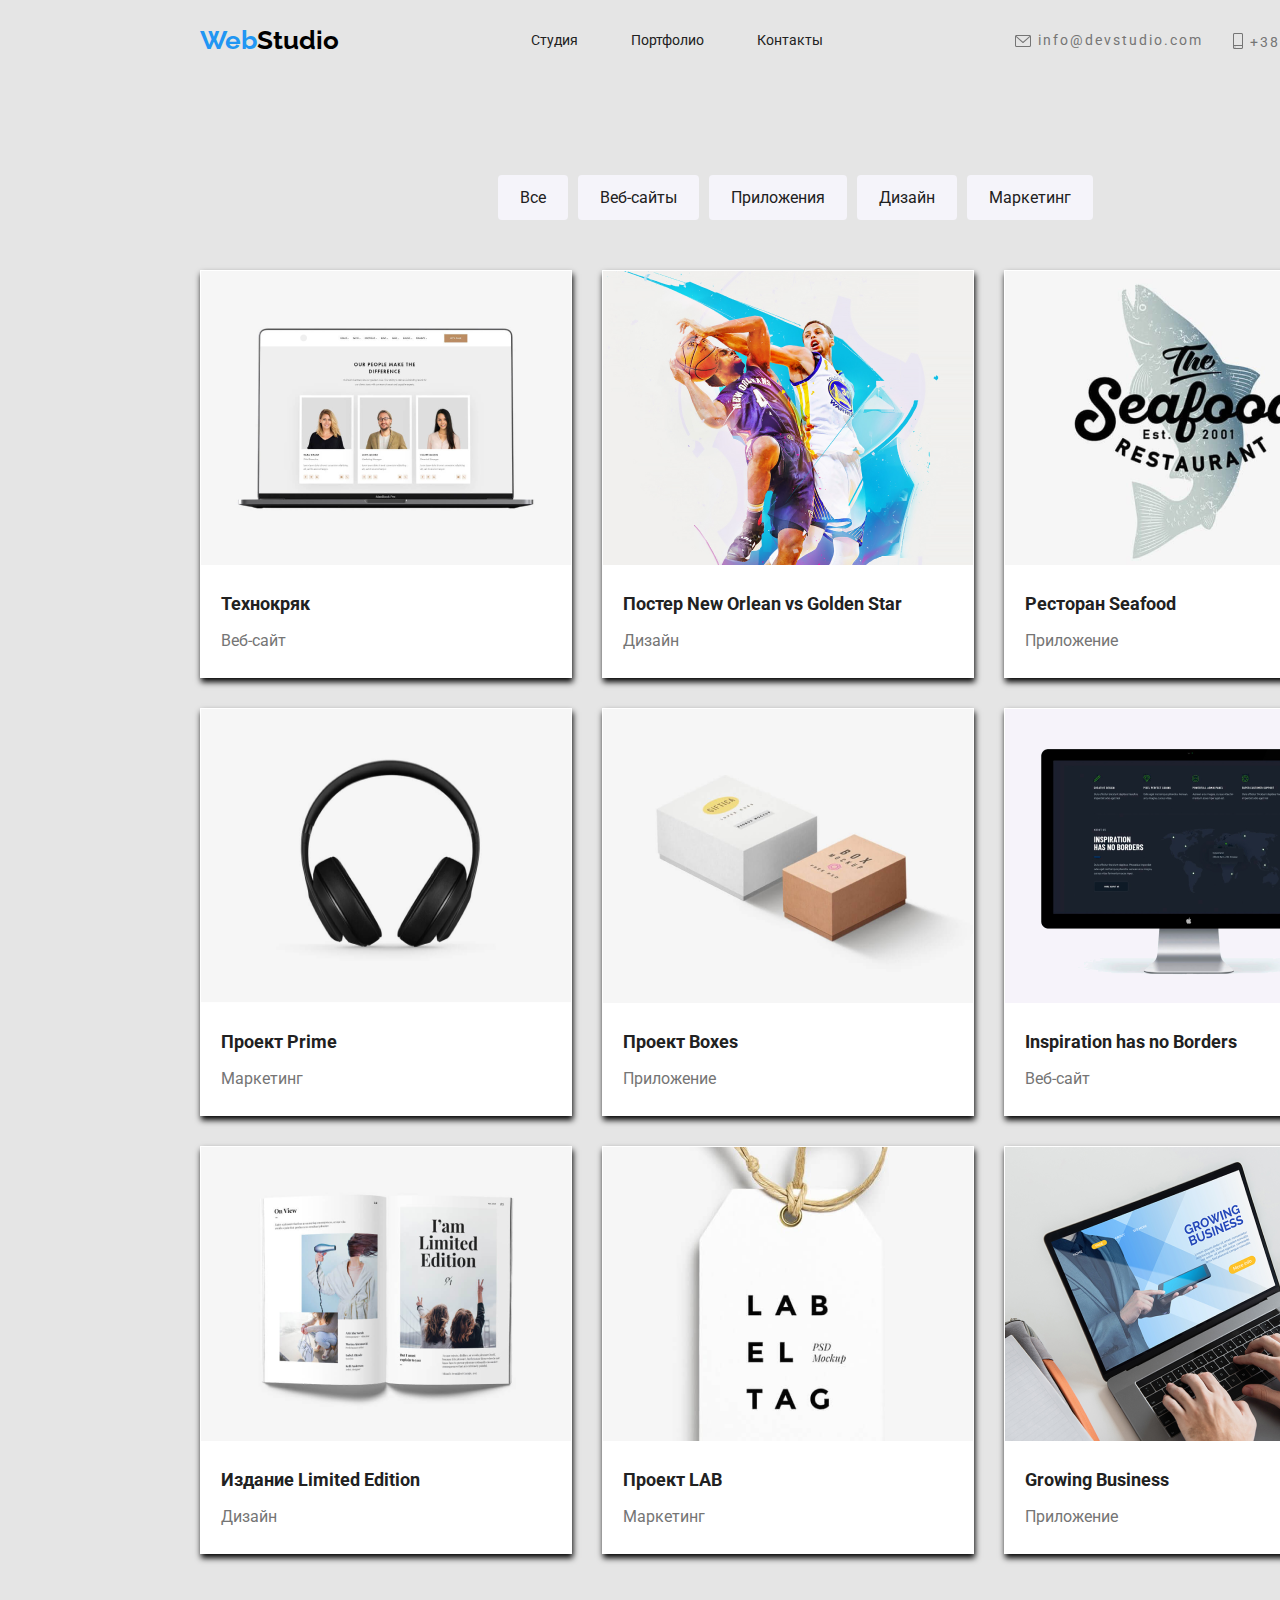
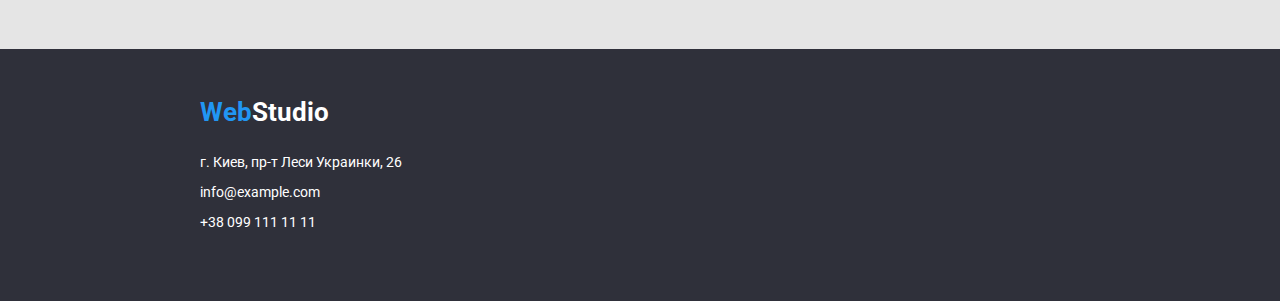
==== portfolio.html @ 896c4111 "webstudio" ====
<!DOCTYPE html>
<html lang="en">
<head>
    <meta charset="UTF-8">
    <meta name="viewport" content="width=device-width, initial-scale=1.0">
    <link rel="stylesheet" href="/css/portfolio.css">
    <title>Portfolio</title>
</head>
<body>
    <header class="header container">
        <div class="header__logo">
            <span>Web</span>Studio
        </div>
        <div class="header__menu">
            <nav class="menu__list menu__list_margin">
                <a href="./index.html">Студия</a>
                <a href="./portfolio.html">Портфолио</a>
                <a href="">Контакты</a>
            </nav>
        </div>
        <div class="header__contacts">
            <div class="header__contacts--style">
                <a class="mail" href="">info@devstudio.com</a>
            </div>    
            <div class="header__contacts--style">
                <a class="phone" href="">+38 096 111 11 11</a>
            </div>               
        </div>              
    </header>
    <main>
        <div class="container">
            <section>
               
            </section>
            <section>
                <div class="filter__menu">
                    <ul class="filter__menu--list">
                        <li class="filter__menu--item">
                            <button type="button" class="filter__menu--button">Все</button>
                        </li>
                        <li class="filter__menu--item">
                            <button type="button" class="filter__menu--button">Веб-сайты</button>
                        </li>
                        <li class="filter__menu--item">
                            <button type="button" class="filter__menu--button">Приложения</button>
                        </li>
                        <li class="filter__menu--item">
                            <button type="button" class="filter__menu--button">Дизайн</button>
                        </li>
                        <li class="filter__menu--item">
                            <button type="button" class="filter__menu--button">Маркетинг</button>
                        </li>
                    </ul>
                </div>
                <div class="filter__group">
                    <ul class="filter__group--list">
                        <li class="filter__group--item">
                            <img src="./img/filter1.png" alt="">
                            <p class="filter__group--item__title">Технокряк</p>
                            <p class="filter__group--item__project">Веб-сайт</p>
                        </li>
                        <li class="filter__group--item">
                            <img src="./img/filter2.png" alt="">
                            <p class="filter__group--item__title">Постер New Orlean vs Golden Star</p>
                            <p class="filter__group--item__project">Дизайн</p>
                        </li>
                        <li class="filter__group--item">
                            <img src="./img/filter3.png" alt="">
                            <p class="filter__group--item__title">Ресторан Seafood</p>
                            <p class="filter__group--item__project">Приложение</p>
                        </li>
                        <li class="filter__group--item">
                            <img src="./img/filter4.png" alt="">
                            <p class="filter__group--item__title">Проект Prime</p>
                            <p class="filter__group--item__project">Маркетинг</p>
                        </li>
                        <li class="filter__group--item">
                            <img src="./img/filter5.png" alt="">
                            <p class="filter__group--item__title">Проект Boxes</p>
                            <p class="filter__group--item__project">Приложение</p>
                        </li>
                        <li class="filter__group--item">
                            <img src="./img/filter6.png" alt="">
                            <p class="filter__group--item__title">Inspiration has no Borders</p>
                            <p class="filter__group--item__project">Веб-сайт</p>
                        </li>
                        <li class="filter__group--item">
                            <img src="./img/filter7.png" alt="">
                            <p class="filter__group--item__title">Издание Limited Edition</p>
                            <p class="filter__group--item__project">Дизайн</p>
                        </li>
                        <li class="filter__group--item">
                            <img src="./img/filter8.png" alt="">
                            <p class="filter__group--item__title">Проект LAB</p>
                            <p class="filter__group--item__project">Маркетинг</p>
                        </li>
                        <li class="filter__group--item">
                            <img src="./img/filter9.png" alt="">
                            <p class="filter__group--item__title">Growing Business</p>
                            <p class="filter__group--item__project">Приложение</p>
                        </li>
                    </ul>
                </div>
            </section>
        </div> 
    </main>
    <footer class="footer">
        <div class="container">
            <div class="footer__logo"><span>Web</span>Studio</div>
            <ul class="footer__addres--list">
                <li class="footer__addres--item">г. Киев, пр-т Леси Украинки, 26</li>
                <li class="footer__addres--item">info@example.com</li>
                <li class="footer__addres--item">+38 099 111 11 11</li>
            </ul>
        </div>
    </footer>
    
</body>
</html>
---- css/portfolio.css ----
@charset "UTF-8";
/*Обнуление*/
@import url("https://fonts.googleapis.com/css2?family=Raleway:ital,wght@0,100..900;1,100..900&family=Roboto:wght@400;500;700;900&display=swap");
* {
  padding: 0;
  margin: 0;
  border: 0;
}

*, *:before, *:after {
  box-sizing: border-box;
}

:focus, :active {
  outline: none;
}

a:focus, a:active {
  outline: none;
}

nav, footer, header, aside {
  display: block;
}

html, body {
  height: 100%;
  width: 100%;
  font-size: 100%;
  line-height: 1;
  font-size: 14px;
  -ms-text-size-adjust: 100%;
  -moz-text-size-adjust: 100%;
  -webkit-text-size-adjust: 100%;
}

input, button, textarea {
  font-family: inherit;
}

input::-ms-clear {
  display: none;
}

button {
  cursor: pointer;
}

button::-moz-focus-inner {
  padding: 0;
  border: 0;
}

a, a:visited {
  text-decoration: none;
}

a:hover {
  text-decoration: none;
}

ul li {
  list-style: none;
}

img {
  vertical-align: top;
}

h1, h2, h3, h4, h5, h6 {
  font-size: inherit;
  font-weight: inherit;
}

/*--------------------*/
body {
  width: 1600px;
  font-family: "Roboto";
  background-color: #E5E5E5;
}

.container {
  margin: 0px auto;
  width: 1200px;
}

.header {
  display: flex;
  align-items: center;
  height: 80px;
  justify-content: space-between;
}

.header__logo {
  font-size: 26px;
  font-weight: bold;
  font-family: "Raleway";
  color: #000000;
}

span {
  color: #2196F3;
}

.menu__list a {
  font-size: 14px;
  color: #212121;
  text-decoration: none;
}

.header a {
  margin-right: 50px;
}

.header a:last-child {
  margin-right: 0px;
}

.menu__list a:hover {
  color: #2196F3;
  cursor: pointer;
}

.header__contacts {
  display: flex;
  gap: 0 30px;
}

.header__contacts a {
  font-size: 14px;
  color: #757575;
  text-decoration: none;
  letter-spacing: 2px;
}

.header__contacts--style {
  display: flex;
  align-items: center;
}

.mail::before {
  content: url("../img/icon/envelope.svg");
  padding-right: 7px;
  position: relative;
  top: 2px;
}

.phone::before {
  content: url("../img/icon/smartphone.svg");
  padding-right: 7px;
  position: relative;
  top: 2px;
}

.header__contacts--style:hover {
  cursor: pointer;
}
.header__contacts--style:hover .phone {
  color: #2196F3;
}
.header__contacts--style:hover .phone::before {
  content: url("../img/icon/smartphone_blue.svg");
}
.header__contacts--style:hover .mail {
  color: #2196F3;
}
.header__contacts--style:hover .mail::before {
  content: url("../img/icon/envelope_blue.svg");
}

.filter__menu--list {
  margin: 95px 0 50px 0;
  display: flex;
  justify-content: center;
}

.filter__menu--item {
  display: inline-block;
  margin-right: 10px;
}

.filter__menu--button {
  padding: 13px 22px;
  background-color: #F5F4FA;
  color: #212121;
  font-size: 16px;
  border-radius: 4px;
}

.filter__menu--button:hover {
  background-color: #2196F3;
  color: #FFFFFF;
}

.filter__group--list {
  display: flex;
  flex-wrap: wrap;
  gap: 30px 30px;
  margin-bottom: 95px;
}

.filter__group--item__title {
  width: 370px;
}

.filter__group--item {
  background: #FFFFFF;
  border: 1px solid #FFFFFF;
  box-shadow: 0px 1px 1px #000000;
  box-shadow: 0px 4px 4px #000000;
  box-shadow: 1px 4px 6px #000000;
}

.filter__group--item img {
  width: 100%;
  height: 294px;
}

.filter__group--item__title {
  color: #212121;
  font-size: 18px;
  font-weight: bold;
  margin: 30px 0px 20px 0px;
  padding-left: 20px;
}

.filter__group--item__project {
  color: #757575;
  font-size: 16px;
  margin-bottom: 28px;
  padding-left: 20px;
}

.footer {
  background-color: #2F303A;
  height: 252px;
  justify-content: space-between;
}

.footer__logo {
  font-size: 26px;
  font-weight: bold;
  color: #FFFFFF;
  padding: 50px 0 30px 0;
}

.footer__addres--item {
  padding-bottom: 16px;
  color: #FFFFFF;
}

.footer__addres--item:last-child {
  padding-bottom: 0px;
}/*# sourceMappingURL=portfolio.css.map */
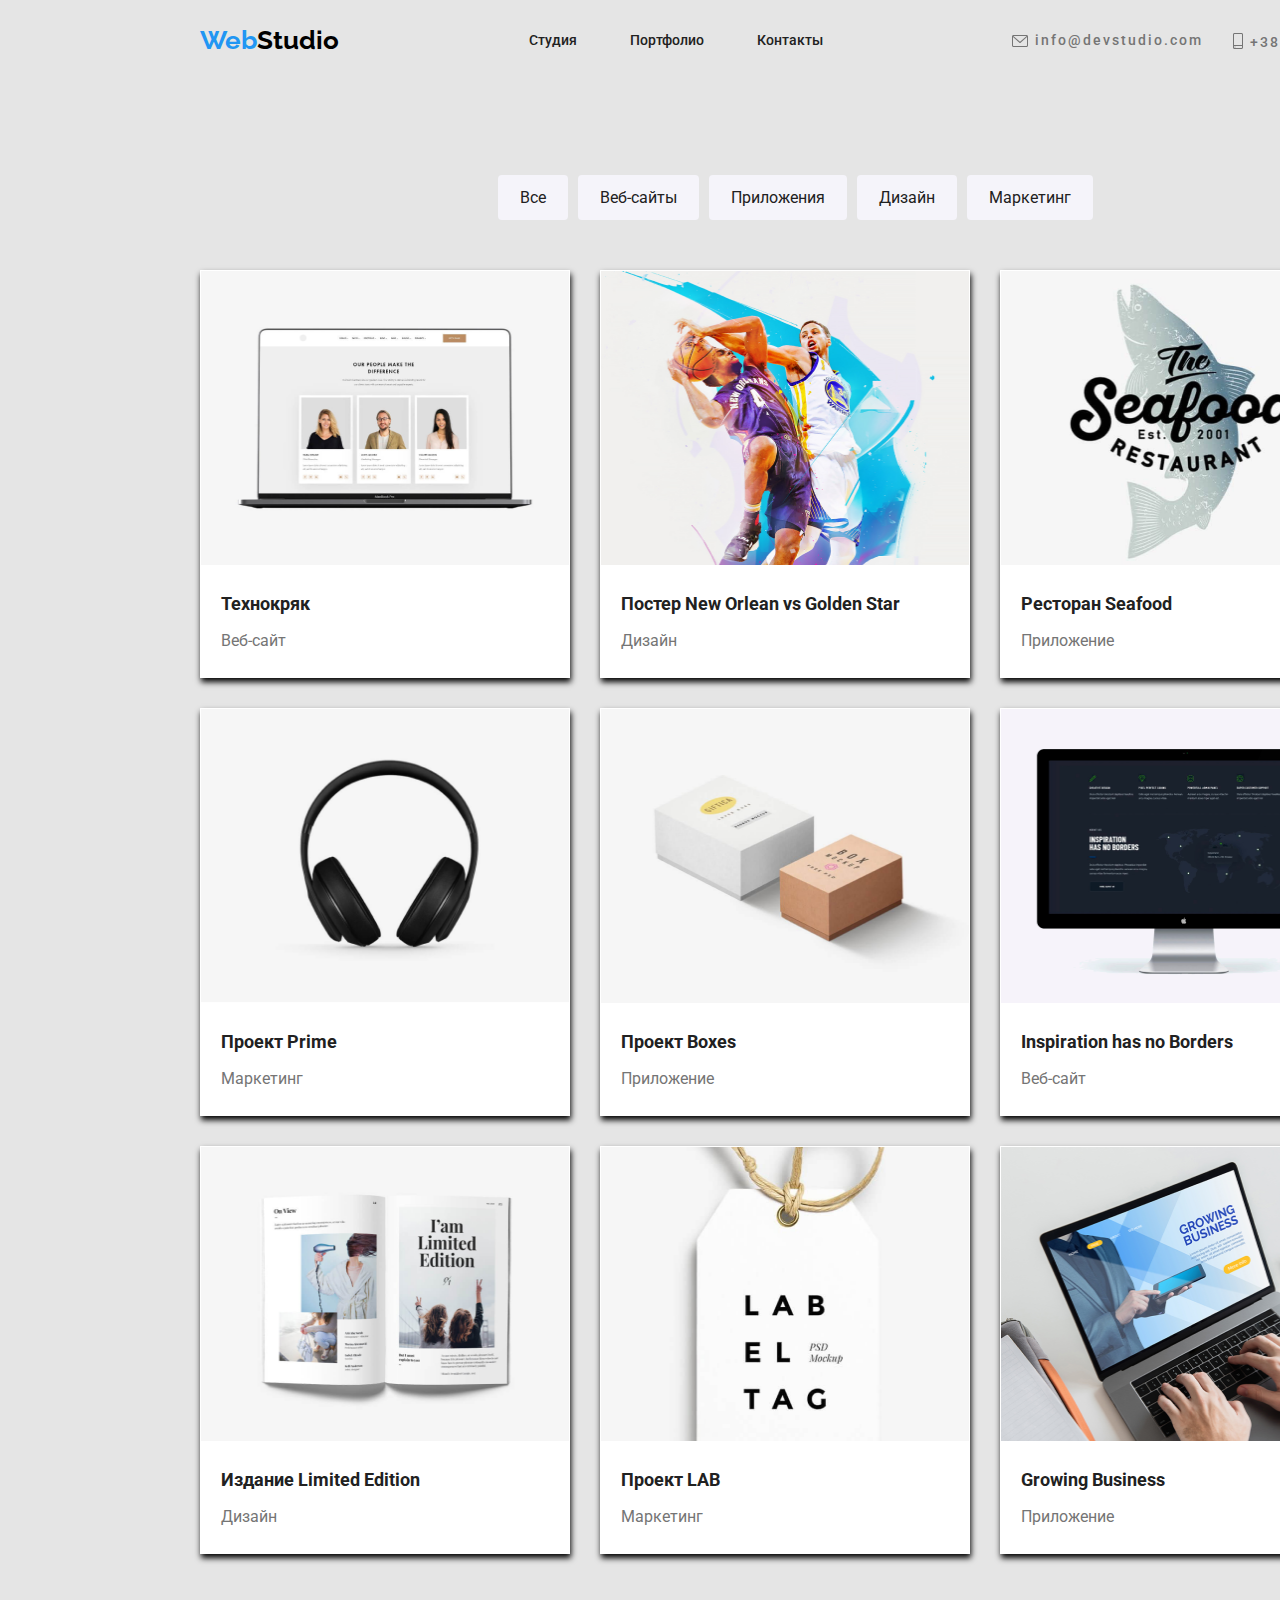
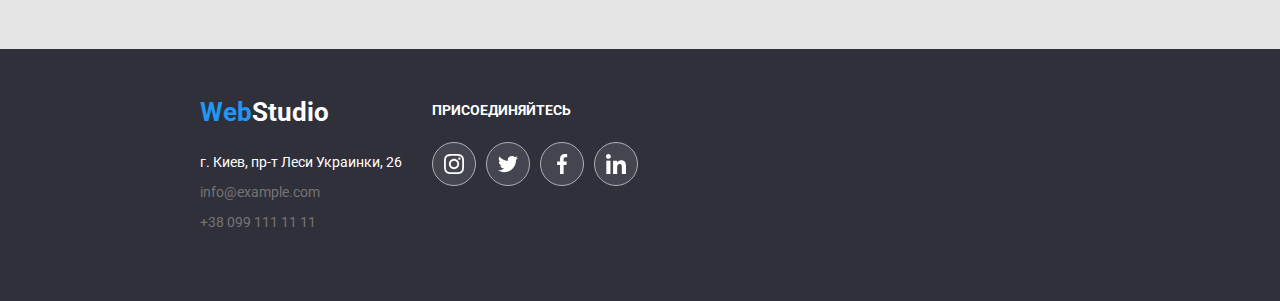
==== commit 31a6d00e: "webstudio" ====
--- a/portfolio.html
+++ b/portfolio.html
@@ -1,119 +1,143 @@
-<!DOCTYPE html>
-<html lang="en">
-<head>
-    <meta charset="UTF-8">
-    <meta name="viewport" content="width=device-width, initial-scale=1.0">
-    <link rel="stylesheet" href="/css/portfolio.css">
-    <title>Portfolio</title>
-</head>
-<body>
-    <header class="header container">
-        <div class="header__logo">
-            <span>Web</span>Studio
-        </div>
-        <div class="header__menu">
-            <nav class="menu__list menu__list_margin">
-                <a href="./index.html">Студия</a>
-                <a href="./portfolio.html">Портфолио</a>
-                <a href="">Контакты</a>
-            </nav>
-        </div>
-        <div class="header__contacts">
-            <div class="header__contacts--style">
-                <a class="mail" href="">info@devstudio.com</a>
-            </div>    
-            <div class="header__contacts--style">
-                <a class="phone" href="">+38 096 111 11 11</a>
-            </div>               
-        </div>              
-    </header>
-    <main>
-        <div class="container">
-            <section>
-               
-            </section>
-            <section>
-                <div class="filter__menu">
-                    <ul class="filter__menu--list">
-                        <li class="filter__menu--item">
-                            <button type="button" class="filter__menu--button">Все</button>
-                        </li>
-                        <li class="filter__menu--item">
-                            <button type="button" class="filter__menu--button">Веб-сайты</button>
-                        </li>
-                        <li class="filter__menu--item">
-                            <button type="button" class="filter__menu--button">Приложения</button>
-                        </li>
-                        <li class="filter__menu--item">
-                            <button type="button" class="filter__menu--button">Дизайн</button>
-                        </li>
-                        <li class="filter__menu--item">
-                            <button type="button" class="filter__menu--button">Маркетинг</button>
-                        </li>
-                    </ul>
-                </div>
-                <div class="filter__group">
-                    <ul class="filter__group--list">
-                        <li class="filter__group--item">
-                            <img src="./img/filter1.png" alt="">
-                            <p class="filter__group--item__title">Технокряк</p>
-                            <p class="filter__group--item__project">Веб-сайт</p>
-                        </li>
-                        <li class="filter__group--item">
-                            <img src="./img/filter2.png" alt="">
-                            <p class="filter__group--item__title">Постер New Orlean vs Golden Star</p>
-                            <p class="filter__group--item__project">Дизайн</p>
-                        </li>
-                        <li class="filter__group--item">
-                            <img src="./img/filter3.png" alt="">
-                            <p class="filter__group--item__title">Ресторан Seafood</p>
-                            <p class="filter__group--item__project">Приложение</p>
-                        </li>
-                        <li class="filter__group--item">
-                            <img src="./img/filter4.png" alt="">
-                            <p class="filter__group--item__title">Проект Prime</p>
-                            <p class="filter__group--item__project">Маркетинг</p>
-                        </li>
-                        <li class="filter__group--item">
-                            <img src="./img/filter5.png" alt="">
-                            <p class="filter__group--item__title">Проект Boxes</p>
-                            <p class="filter__group--item__project">Приложение</p>
-                        </li>
-                        <li class="filter__group--item">
-                            <img src="./img/filter6.png" alt="">
-                            <p class="filter__group--item__title">Inspiration has no Borders</p>
-                            <p class="filter__group--item__project">Веб-сайт</p>
-                        </li>
-                        <li class="filter__group--item">
-                            <img src="./img/filter7.png" alt="">
-                            <p class="filter__group--item__title">Издание Limited Edition</p>
-                            <p class="filter__group--item__project">Дизайн</p>
-                        </li>
-                        <li class="filter__group--item">
-                            <img src="./img/filter8.png" alt="">
-                            <p class="filter__group--item__title">Проект LAB</p>
-                            <p class="filter__group--item__project">Маркетинг</p>
-                        </li>
-                        <li class="filter__group--item">
-                            <img src="./img/filter9.png" alt="">
-                            <p class="filter__group--item__title">Growing Business</p>
-                            <p class="filter__group--item__project">Приложение</p>
-                        </li>
-                    </ul>
-                </div>
-            </section>
-        </div> 
-    </main>
-    <footer class="footer">
-        <div class="container">
-            <div class="footer__logo"><span>Web</span>Studio</div>
-            <ul class="footer__addres--list">
-                <li class="footer__addres--item">г. Киев, пр-т Леси Украинки, 26</li>
-                <li class="footer__addres--item">info@example.com</li>
-                <li class="footer__addres--item">+38 099 111 11 11</li>
-            </ul>
-        </div>
-    </footer>
-    
-</body>
+<!DOCTYPE html>
+<html lang="en">
+<head>
+    <meta charset="UTF-8">
+    <meta name="viewport" content="width=device-width, initial-scale=1.0">
+    <link rel="stylesheet" href="/css/portfolio.css">
+    <title>Portfolio</title>
+</head>
+<body>
+    <header class="header container">
+        <div class="header__logo">
+            <span>Web</span>Studio
+        </div>
+        <div class="header__menu">
+            <nav class="menu__list menu__list_margin">
+                <a href="./index.html">Студия</a>
+                <a href="./portfolio.html">Портфолио</a>
+                <a href="">Контакты</a>
+            </nav>
+        </div>
+        <div class="header__contacts">
+            <div class="header__contacts--style">
+                <a class="mail" href="">info@devstudio.com</a>
+            </div>    
+            <div class="header__contacts--style">
+                <a class="phone" href="">+38 096 111 11 11</a>
+            </div>               
+        </div>              
+    </header>
+    <main>
+        <div class="container">
+            <section>
+                <div class="filter__menu">
+                    <ul class="filter__menu--list">
+                        <li class="filter__menu--item">
+                            <button type="button" class="filter__menu--button">Все</button>
+                        </li>
+                        <li class="filter__menu--item">
+                            <button type="button" class="filter__menu--button">Веб-сайты</button>
+                        </li>
+                        <li class="filter__menu--item">
+                            <button type="button" class="filter__menu--button">Приложения</button>
+                        </li>
+                        <li class="filter__menu--item">
+                            <button type="button" class="filter__menu--button">Дизайн</button>
+                        </li>
+                        <li class="filter__menu--item">
+                            <button type="button" class="filter__menu--button">Маркетинг</button>
+                        </li>
+                    </ul>
+                </div>
+                <div class="filter__group">
+                    <ul class="filter__group--list">
+                        <li class="filter__group--item">
+                            <div class="filter__group--item__img">
+                                <img src="./img/filter1.png" alt="">
+                                <p class="filter__group--item__text">Ресурс предлагает комплексные предложения с разным уровнем функционала и сервисов. Все это позволит посетителю получить исчерпывающие сведения о компании или частном лице.</p>
+                            </div>
+                            <p class="filter__group--item__title">Технокряк</p>
+                            <p class="filter__group--item__project">Веб-сайт</p>
+                        </li>
+                        <li class="filter__group--item">
+                            <div class="filter__group--item__img">
+                                <img src="./img/filter2.png" alt="">
+                                <p class="filter__group--item__text">Ресурс предлагает комплексные предложения с разным уровнем функционала и сервисов. Все это позволит посетителю получить исчерпывающие сведения о компании или частном лице.</p>
+                            </div>
+                            <p class="filter__group--item__title">Постер New Orlean vs Golden Star</p>
+                            <p class="filter__group--item__project">Дизайн</p>
+                        </li>
+                        <li class="filter__group--item">
+                            <img src="./img/filter3.png" alt="">
+                            <p class="filter__group--item__title">Ресторан Seafood</p>
+                            <p class="filter__group--item__project">Приложение</p>
+                        </li>
+                        <li class="filter__group--item">
+                            <img src="./img/filter4.png" alt="">
+                            <p class="filter__group--item__title">Проект Prime</p>
+                            <p class="filter__group--item__project">Маркетинг</p>
+                        </li>
+                        <li class="filter__group--item">
+                            <img src="./img/filter5.png" alt="">
+                            <p class="filter__group--item__title">Проект Boxes</p>
+                            <p class="filter__group--item__project">Приложение</p>
+                        </li>
+                        <li class="filter__group--item">
+                            <img src="./img/filter6.png" alt="">
+                            <p class="filter__group--item__title">Inspiration has no Borders</p>
+                            <p class="filter__group--item__project">Веб-сайт</p>
+                        </li>
+                        <li class="filter__group--item">
+                            <img src="./img/filter7.png" alt="">
+                            <p class="filter__group--item__title">Издание Limited Edition</p>
+                            <p class="filter__group--item__project">Дизайн</p>
+                        </li>
+                        <li class="filter__group--item">
+                            <img src="./img/filter8.png" alt="">
+                            <p class="filter__group--item__title">Проект LAB</p>
+                            <p class="filter__group--item__project">Маркетинг</p>
+                        </li>
+                        <li class="filter__group--item">
+                            <img src="./img/filter9.png" alt="">
+                            <p class="filter__group--item__title">Growing Business</p>
+                            <p class="filter__group--item__project">Приложение</p>
+                        </li>
+                    </ul>
+                </div>
+            </section>
+        </div> 
+    </main>
+    <footer class="footer">
+        <div class="container">
+            <div class="footer__container">
+                <div class="footer__contact">
+                    <div class="footer__logo"><span>Web</span>Studio</div>
+                    <ul class="footer__addres--list">
+                        <li class="footer__addres--item">г. Киев, пр-т Леси Украинки, 26</li>
+                        <li class="footer__addres--item">info@example.com</li>
+                        <li class="footer__addres--item">+38 099 111 11 11</li>
+                    </ul>
+                </div>
+                <div class="team__item--social team__item--social--footer">
+                    <p class="team__item--social--title">присоединяйтесь</p>
+                    <div class="team__item--social--block">
+                        <div class="team__item--social__icon team__item--social__icon--footer">
+                            <svg><use href="./img/icon/icon.svg#insta"></use></svg>
+                        </div>
+                        <div class="team__item--social__icon team__item--social__icon--footer">
+                            <svg><use href="./img/icon/icon.svg#twitter"></use></svg>
+                        </div>
+                        <div class="team__item--social__icon team__item--social__icon--footer">
+                            <svg><use href="./img/icon/icon.svg#facebook"></use></svg>
+                        </div>
+                        <div class="team__item--social__icon team__item--social__icon--footer">
+                            <svg><use href="./img/icon/icon.svg#linkedin"></use></svg>
+                        </div>
+                    </div>
+                </div>
+            </div>
+        </div>
+    </footer> 
+    
+</body>
 </html>--- a/css/portfolio.css
+++ b/css/portfolio.css
@@ -103,12 +103,10 @@
 }
 
 .menu__list a {
+  font-weight: 500;
   font-size: 14px;
   color: #212121;
   text-decoration: none;
-}
-
-.header a {
   margin-right: 50px;
 }
 
@@ -127,6 +125,7 @@
 }
 
 .header__contacts a {
+  font-weight: 500;
   font-size: 14px;
   color: #757575;
   text-decoration: none;
@@ -199,11 +198,8 @@
   margin-bottom: 95px;
 }
 
-.filter__group--item__title {
+.filter__group--item {
   width: 370px;
-}
-
-.filter__group--item {
   background: #FFFFFF;
   border: 1px solid #FFFFFF;
   box-shadow: 0px 1px 1px #000000;
@@ -211,9 +207,33 @@
   box-shadow: 1px 4px 6px #000000;
 }
 
+.filter__group--item__img {
+  position: relative;
+  overflow: hidden;
+}
+
+.filter__group--item__img:hover .filter__group--item__text {
+  bottom: 0;
+  visibility: visible;
+}
+
 .filter__group--item img {
   width: 100%;
   height: 294px;
+}
+
+.filter__group--item__text {
+  position: absolute;
+  width: 100%;
+  height: 294px;
+  bottom: -100%;
+  font-size: 18px;
+  line-height: 28px;
+  letter-spacing: 1px;
+  padding: 65px 20px;
+  background: rgba(33, 150, 243, 0.9);
+  color: #FFFFFF;
+  transition: 0.4s;
 }
 
 .filter__group--item__title {
@@ -231,24 +251,99 @@
   padding-left: 20px;
 }
 
+.team__item--social {
+  display: flex;
+  justify-content: center;
+  margin-bottom: 40px;
+}
+
+.team__item--social__icon {
+  display: flex;
+  align-items: center;
+  justify-content: center;
+  width: 44px;
+  height: 44px;
+}
+
+.team__item--social__icon svg {
+  width: 20px;
+  height: 20px;
+}
+
+use {
+  fill: #AFB1B8;
+}
+
+.team__item--social__icon:hover use {
+  fill: #ffffff;
+  cursor: pointer;
+}
+
+.team__item--social__icon:hover {
+  border-radius: 50%;
+  background: #2196F3;
+  cursor: pointer;
+}
+
 .footer {
   background-color: #2F303A;
   height: 252px;
-  justify-content: space-between;
+}
+
+.footer__container {
+  display: flex;
+  align-items: center;
+  padding: 50px 0 30px 0;
+}
+
+.footer__contact {
+  margin-right: 30px;
 }
 
 .footer__logo {
   font-size: 26px;
   font-weight: bold;
   color: #FFFFFF;
-  padding: 50px 0 30px 0;
+  padding: 0 0 30px 0;
 }
 
 .footer__addres--item {
   padding-bottom: 16px;
+  color: #757575;
+}
+
+.footer__addres--item:first-child {
   color: #FFFFFF;
 }
 
 .footer__addres--item:last-child {
   padding-bottom: 0px;
+}
+
+.team__item--social--footer {
+  display: flex;
+  flex-direction: column;
+}
+
+.team__item--social--block {
+  display: flex;
+  justify-content: space-between;
+}
+
+.team__item--social--title {
+  text-transform: uppercase;
+  color: #FFFFFF;
+  font-weight: bold;
+  margin-bottom: 25px;
+}
+
+.team__item--social__icon--footer {
+  border: 1px solid #AFB1B8;
+  border-radius: 50%;
+  background: rgba(255, 255, 255, 0.1);
+  margin-right: 10px;
+}
+
+.team__item--social__icon--footer use {
+  fill: #FFFFFF;
 }/*# sourceMappingURL=portfolio.css.map */